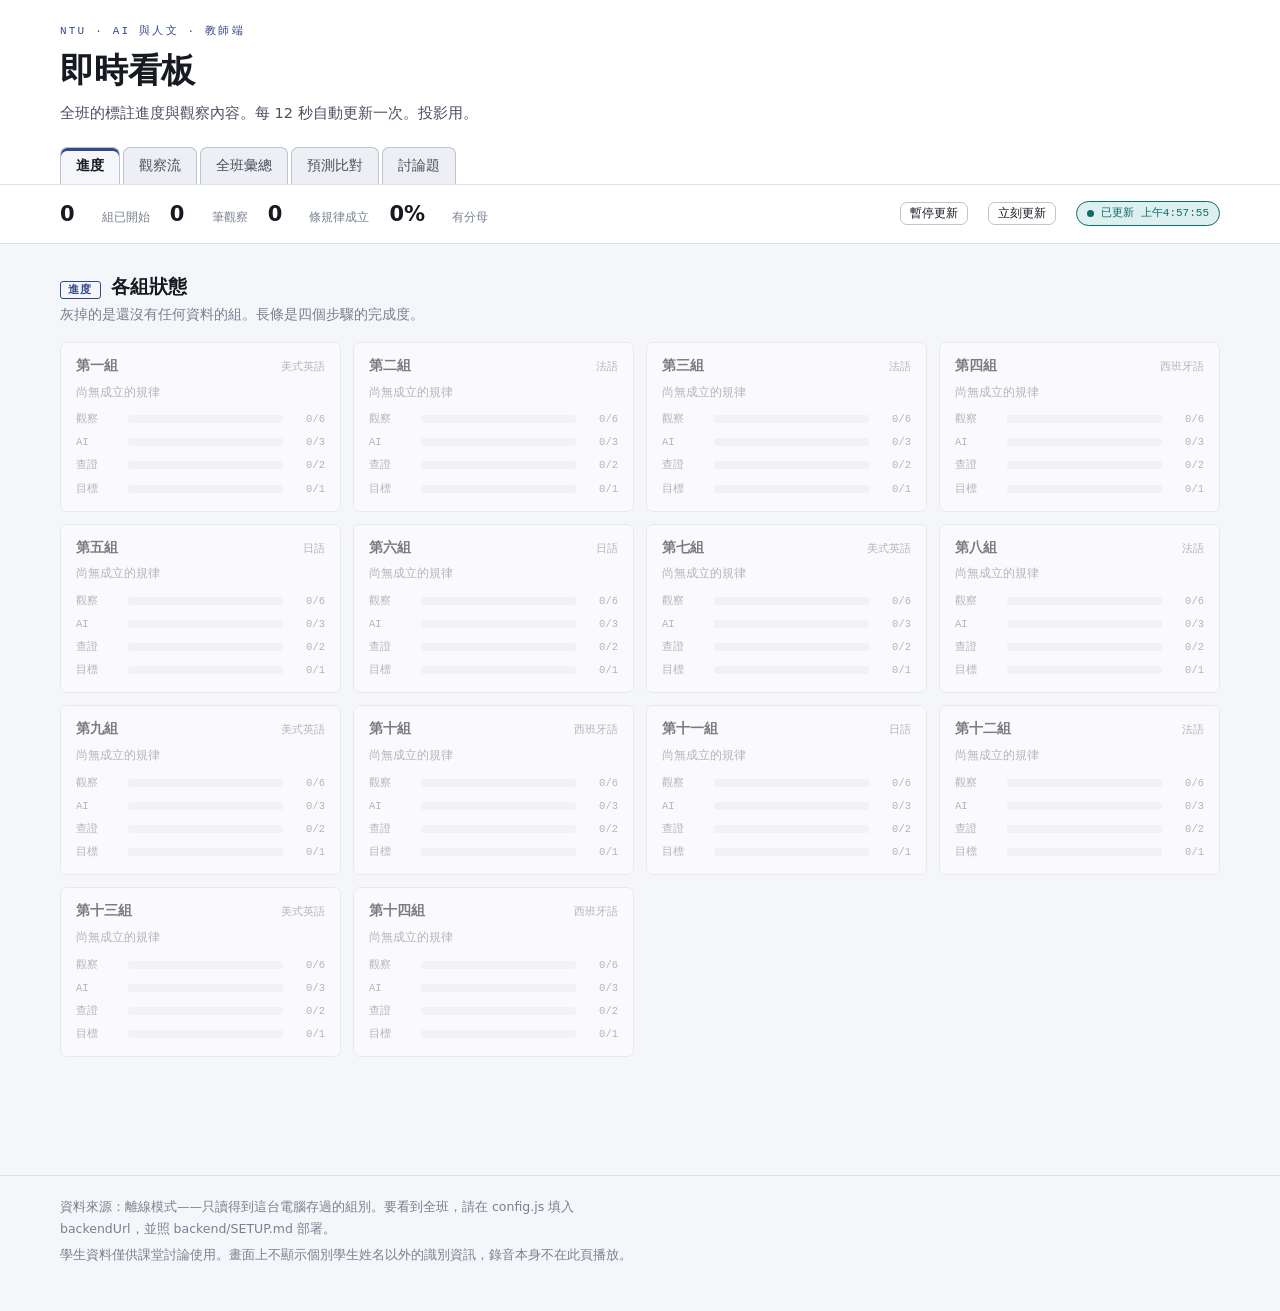
==== v2/live.html @ a2b4aaf2 "Prepare v2 publication with gated audio manifests" ====
<!doctype html>
<html lang="zh-Hant">
<head>
<meta charset="utf-8">
<meta name="viewport" content="width=device-width,initial-scale=1,viewport-fit=cover">
<title>即時看板</title>
<link rel="stylesheet" href="assets/base.css">
<style>
  .big{font-size:15px}
  .flash{animation:fl 1.2s ease-out}
  @keyframes fl{0%{background:var(--indigo-soft)}100%{background:transparent}}
  .feed{display:flex;flex-direction:column;gap:7px;max-height:440px;overflow:auto}
  .fitem{border:1px solid var(--rule);border-radius:var(--r);background:var(--surface);padding:8px 12px;font-size:12.5px}
  .fitem .fh{display:flex;gap:9px;align-items:baseline;flex-wrap:wrap;margin-bottom:2px}
  .fitem .fg{font-weight:700}
  .fitem .ft{font-family:var(--m);font-size:11px;color:var(--ink-3)}
</style>
</head>
<body>

<header class="mast"><div class="wrap">
  <div class="kicker">NTU · AI 與人文 · 教師端</div>
  <h1 class="t">即時看板</h1>
  <p class="sub">全班的標註進度與觀察內容。每 <span id="poll-s">12</span> 秒自動更新一次。投影用。</p>
  <nav class="rail" role="tablist">
    <button role="tab" id="tab-p" aria-controls="p-p" aria-selected="true">進度</button>
    <button role="tab" id="tab-f" aria-controls="p-f" aria-selected="false">觀察流</button>
    <button role="tab" id="tab-a" aria-controls="p-a" aria-selected="false">全班彙總</button>
    <button role="tab" id="tab-c" aria-controls="p-c" aria-selected="false">預測比對</button>
    <button role="tab" id="tab-d" aria-controls="p-d" aria-selected="false">討論題</button>
  </nav>
</div></header>

<div class="gbar"><div class="wrap">
  <span class="statline"><b id="s-groups">0</b>&nbsp;組已開始</span>
  <span class="statline"><b id="s-recs">0</b>&nbsp;筆觀察</span>
  <span class="statline"><b id="s-rules">0</b>&nbsp;條規律成立</span>
  <span class="statline"><b id="s-denom">0%</b>&nbsp;有分母</span>
  <span style="flex:1"></span>
  <button class="act tiny" id="btn-pause">暫停更新</button>
  <button class="act tiny" id="btn-now">立刻更新</button>
  <span class="conn" id="conn"><i></i><span id="conn-t">載入中</span></span>
</div></div>

<main class="wrap">

<section role="tabpanel" id="p-p" aria-labelledby="tab-p" class="on">
  <div class="block"><h2><span class="tag">進度</span>各組狀態</h2>
    <p>灰掉的是還沒有任何資料的組。長條是四個步驟的完成度。</p>
    <div class="livegrid" id="groups"></div></div>
</section>

<section role="tabpanel" id="p-f" aria-labelledby="tab-f">
  <div class="block"><h2><span class="tag">流</span>最新觀察</h2>
    <p>最新的在最上面。可以直接點名討論。</p>
    <div class="feed" id="feed"></div></div>
</section>

<section role="tabpanel" id="p-a" aria-labelledby="tab-a">
  <div class="block"><h2><span class="tag">彙總</span>全班標了什麼</h2>
    <p>依現象標籤統計。括號裡是「幾組標到」。</p>
    <div class="tscroll"><table><thead><tr><th>現象</th><th>面向</th><th class="mono">次數</th>
      <th class="mono">組數</th><th class="mono">說話人</th><th>A／B／C</th></tr></thead>
      <tbody id="agg-rows"></tbody></table></div></div>
  <div class="block"><h2><span class="tag">母語</span>依母語分</h2>
    <div class="livegrid" id="byl1"></div></div>
</section>

<section role="tabpanel" id="p-c" aria-labelledby="tab-c">
  <div class="block"><h2><span class="tag">比對</span>預測 vs 全班觀察</h2>
    <p>灰條是糾音工作台的預測強度（序位），藍條是全班實際標到的。橘條是文獻基準線。</p>
    <div class="formgrid g2" style="margin-bottom:16px">
      <div><label class="fld" for="cmp-l1">母語</label><select class="inp" id="cmp-l1"></select></div>
    </div>
    <div class="panel"><div class="panel-bd" id="cmp-out"><p class="muted">等資料進來…</p></div></div>
    <div class="note" style="margin-top:14px" id="cmp-agree"></div></div>
</section>

<section role="tabpanel" id="p-d" aria-labelledby="tab-d">
  <div class="block"><h2><span class="tag">討論</span>現在可以問全班的問題</h2>
    <p>這些題目會隨著資料進來而改變——有資料才會出現。</p>
    <div class="steps" id="questions"></div></div>
</section>

</main>

<footer><div class="wrap">
  <p>資料來源：<span id="src-note">—</span></p>
  <p>學生資料僅供課堂討論使用。畫面上不顯示個別學生姓名以外的識別資訊，錄音本身不在此頁播放。</p>
</div></footer>

<script src="config.js"></script>
<script src="assets/md.js"></script>
<script src="assets/data.js"></script>
<script src="assets/store.js"></script>
<script src="assets/compare.js"></script>
<script src="assets/viz.js"></script>
<script>
(function(){
"use strict";
var $=function(s,r){return (r||document).querySelector(s);},
    $$=function(s,r){return Array.prototype.slice.call((r||document).querySelectorAll(s));};
var esc=MD.esc;
var CFG=window.HPL_CONFIG||{};
var D=null, timer=null, paused=false, lastFlat=[], seen={};

$$("nav.rail button").forEach(function(b){b.addEventListener("click",function(){
  $$("nav.rail button").forEach(function(o){o.setAttribute("aria-selected",String(o===b));});
  $$("section[role=tabpanel]").forEach(function(p){p.classList.toggle("on",p.id===b.getAttribute("aria-controls"));});
});});

function pct(a,b){return b?Math.round(a/b*100):0;}

function tick(){
  if(paused)return;
  HPLStore.classSummary().then(function(cd){
    render(cd);
    $("#conn").className="conn on"; $("#conn-t").textContent="已更新 "+new Date().toLocaleTimeString("zh-TW");
    $("#src-note").textContent=cd.local
      ? "離線模式——只讀得到這台電腦存過的組別。要看到全班，請在 config.js 填入 backendUrl，並照 backend/SETUP.md 部署。"
      : "Google 試算表（班級代號 "+(CFG.classId||"default")+"）";
  }).catch(function(e){
    $("#conn").className="conn off"; $("#conn-t").textContent="抓不到資料";
    $("#src-note").textContent=String(e.message||e);
  });
}

function render(cd){
  var flat=HPLCompare.flatten(cd,D);
  lastFlat=flat;
  var byGroup={};
  (cd.groups||[]).forEach(function(g){
    var meta=D.groups.filter(function(x){return x.id===g.groupId||x.n===g.groupId;})[0];
    byGroup[meta?meta.n:g.groupId]={
      name:meta?meta.n:g.groupId, l1:meta?meta.l1:"",
      recs:(g.data&&g.data.records)||[], ai:(g.data&&g.data.ai)||[],
      src:(g.data&&g.data.src)||[], meta:g.meta||{}
    };
  });

  /* 進度卡 */
  var th=CFG.ruleThreshold||{speakers:2,total:3};
  var totalRules=0, withDenom=0;
  var cards=D.groups.map(function(g){
    var G=byGroup[g.n]||{recs:[],ai:[],src:[],meta:{}};
    var rules=countRules(G.recs,th);
    totalRules+=rules;
    withDenom+=G.recs.filter(function(r){return r.denom;}).length;
    var cold=!G.recs.length&&!G.ai.length&&!G.src.length;
    var bars=[["觀察",G.recs.length,6],["AI",G.ai.length,3],["查證",G.src.length,2],
      ["目標",G.meta.tRule?1:0,1]];
    return '<div class="gcard'+(cold?" cold":"")+'"><h4>'+esc(g.n)+"<span>"+esc(g.l1)+"</span></h4>"+
      '<div class="muted mini">'+(rules?(rules+" 條規律成立"):"尚無成立的規律")+"</div>"+
      '<div class="bars">'+bars.map(function(b){
        return '<div class="gbarrow"><span class="k">'+b[0]+'</span><span class="t"><i style="width:'+
          Math.min(100,pct(b[1],b[2]))+'%"></i></span><span class="v">'+b[1]+"/"+b[2]+"</span></div>";}).join("")+
      "</div></div>";
  }).join("");
  $("#groups").innerHTML=cards;

  var started=Object.keys(byGroup).filter(function(k){return byGroup[k].recs.length;}).length;
  $("#s-groups").textContent=started;
  $("#s-recs").textContent=flat.length;
  $("#s-rules").textContent=totalRules;
  $("#s-denom").textContent=pct(withDenom,flat.length)+"%";

  /* 觀察流 */
  var sorted=flat.slice().sort(function(a,b){return String(b.at).localeCompare(String(a.at));}).slice(0,60);
  $("#feed").innerHTML=sorted.map(function(r){
    var isNew=!seen[r.id]; seen[r.id]=true;
    return '<div class="fitem'+(isNew?" flash":"")+'"><div class="fh">'+
      '<span class="fg">'+esc(r.group||"")+"</span>"+
      '<span class="chip n">'+esc(r.l1||"")+"</span>"+
      '<span class="ft">'+esc(r.spk||"")+" "+esc(r.tc||"")+"</span>"+
      '<span class="chip '+(r.tri==="?"?"n":esc(r.tri||"n"))+'">'+esc(r.tri||"?")+"</span>"+
      "</div><div>"+esc(r.lv||"")+" · <strong>"+esc(r.tag||"")+"</strong>　"+esc(r.word||"")+
      (r.denom?'　<span class="ft">分母 '+esc(r.denom)+"</span>":"")+"</div>"+
      (r.desc?'<div class="muted mini">'+esc(r.desc)+"</div>":"")+"</div>";
  }).join("")||'<p class="muted">還沒有觀察進來。</p>';

  /* 彙總 */
  var byTag={};
  flat.forEach(function(r){
    if(!r.tag)return;
    var b=byTag[r.tag]||(byTag[r.tag]={lv:r.lv,n:0,g:{},s:{},tri:{}});
    b.n++; if(r.group)b.g[r.group]=1; if(r.spkId)b.s[r.spkId]=1;
    if(r.tri)b.tri[r.tri]=(b.tri[r.tri]||0)+1;
  });
  $("#agg-rows").innerHTML=Object.keys(byTag).sort(function(a,b){return byTag[b].n-byTag[a].n;})
    .map(function(k){
      var b=byTag[k];
      return "<tr><td><strong>"+esc(k)+"</strong></td><td>"+esc(b.lv)+'</td><td class="mono">'+b.n+
        '</td><td class="mono">'+Object.keys(b.g).length+'</td><td class="mono">'+Object.keys(b.s).length+
        "</td><td>"+["A","B","C"].map(function(t){
          return b.tri[t]?'<span class="chip '+t+'">'+t+" "+b.tri[t]+"</span> ":"";}).join("")+"</td></tr>";
    }).join("")||'<tr><td colspan="6" class="muted">還沒有資料。</td></tr>';

  /* 依母語 */
  var agg=HPLCompare.aggregate(flat,D);
  $("#byl1").innerHTML=D.l1s.map(function(l1){
    var A=agg[l1];
    if(!A)return '<div class="gcard cold"><h4>'+esc(l1)+"<span>0 筆</span></h4></div>";
    var keys=Object.keys(A.keys).sort(function(a,b){return A.keys[b].hits-A.keys[a].hits;}).slice(0,6);
    var max=keys.length?A.keys[keys[0]].hits:1;
    return '<div class="gcard"><h4>'+esc(l1)+"<span>"+A.records+" 筆 · "+A.speakerCount+" 位說話人</span></h4>"+
      '<div class="bars">'+keys.map(function(k){
        return '<div class="gbarrow"><span class="k">'+esc((D.keyName[k]||k).slice(0,6))+
          '</span><span class="t"><i style="width:'+pct(A.keys[k].hits,max)+'%"></i></span>'+
          '<span class="v">'+A.keys[k].hits+"</span></div>";}).join("")+"</div></div>";
  }).join("");

  /* 比對 */
  var l1=$("#cmp-l1").value||D.l1s[0];
  var res=HPLCompare.compare(D,agg,l1);
  $("#cmp-out").innerHTML=res.rows.length?HPLViz.compareBars(res)
    :'<p class="muted">'+esc(l1)+" 還沒有可比對的資料。</p>";
  var a=res.agreement;
  $("#cmp-agree").innerHTML="<strong>"+esc(l1)+" 的排序一致度：</strong>"+
    (a.rho==null?("尚未計算——"+esc(a.why)+"。"):("Spearman ρ = "+a.rho.toFixed(2)+"（n = "+a.n+"）"))+
    "　<span class=\"muted\">只說明排序像不像，不說明預測對不對。</span>";

  /* 討論題 */
  renderQuestions(flat,byGroup,agg);
}

function countRules(recs,th){
  var by={};
  (recs||[]).forEach(function(r){
    var k=r.lv+"｜"+r.tag;
    var b=by[k]||(by[k]={s:{},n:0}); b.s[r.spk]=1; b.n++;
  });
  return Object.keys(by).filter(function(k){
    return Object.keys(by[k].s).length>=th.speakers&&by[k].n>=th.total;}).length;
}

function renderQuestions(flat,byGroup,agg){
  var qs=[];

  /* 跨組信度：共用說話人的組別標得一不一樣 */
  var shared={};
  Object.keys(D.speakerMap).forEach(function(spk){
    var gs=D.speakerMap[spk].gs;
    if(gs.length<2)return;
    var tagsBy={};
    gs.forEach(function(gn){
      var G=byGroup[gn]; if(!G)return;
      tagsBy[gn]={};
      G.recs.filter(function(r){return r.spkId===spk;}).forEach(function(r){tagsBy[gn][r.tag]=1;});
    });
    var names=Object.keys(tagsBy).filter(function(n){return Object.keys(tagsBy[n]).length;});
    if(names.length>=2){
      var all={}, common={};
      names.forEach(function(n){Object.keys(tagsBy[n]).forEach(function(t){all[t]=(all[t]||0)+1;});});
      Object.keys(all).forEach(function(t){if(all[t]===names.length)common[t]=1;});
      shared[spk]={names:names,total:Object.keys(all).length,common:Object.keys(common).length};
    }
  });
  Object.keys(shared).forEach(function(spk){
    var s=shared[spk];
    qs.push(["跨組信度：說話人 "+spk,
      s.names.join("、")+" 拿到同一份錄音，一共標出 "+s.total+" 種現象，其中只有 "+s.common+
      " 種是大家都標到的。一致率 "+pct(s.common,s.total)+"%。"+
      "問全班：不一致的那些，是誰聽錯了，還是兩邊在講同一件事但用了不同標籤？"]);
  });

  /* 分母 */
  var wd=flat.filter(function(r){return r.denom;}).length;
  if(flat.length&&pct(wd,flat.length)<50){
    qs.push(["分母只有 "+pct(wd,flat.length)+"%",
      "超過一半的觀察沒有記錄分母。問全班：沒有分母的情況下，你要怎麼說服讀者這是「規律」而不是「我們剛好注意到」？"]);
  }

  /* A/B/C 判準 */
  var tri={A:0,B:0,C:0,"?":0};
  flat.forEach(function(r){tri[r.tri||"?"]=(tri[r.tri||"?"]||0)+1;});
  if(tri["?"]>flat.length*0.4&&flat.length>10){
    qs.push(["待判定還有 "+tri["?"]+" 筆",
      "四成以上的觀察還沒分類。問全班：判不出 A／B／C 的那些，是因為證據不夠，還是因為判準本身講不清楚？"]);
  }
  if(tri.C===0&&flat.length>15){
    qs.push(["沒有人標出 C 類",
      "全班沒有任何一筆被判為「僅口音特徵」。這不太可能。問全班：你們是真的沒聽到，還是把所有聽起來不一樣的地方都當成問題了？"]);
  }

  /* 預測落空／之外 */
  D.l1s.forEach(function(l1){
    if(!agg[l1])return;
    var res=HPLCompare.compare(D,agg,l1);
    var miss=res.rows.filter(function(r){return r.verdict==="miss";});
    var extra=res.rows.filter(function(r){return r.verdict==="extra";});
    if(extra.length){
      qs.push([l1+"：預測之外有 "+extra.length+" 項",
        extra.map(function(r){return r.name;}).join("、")+
        "——工作台沒預測到，學生卻標到了。問全班：這是母語負遷移之外的什麼？教材誘發的嗎？"]);
    }
    if(miss.length>=2){
      qs.push([l1+"：預測落空有 "+miss.length+" 項",
        miss.map(function(r){return r.name;}).join("、")+
        "——工作台預測會出現，語料裡卻沒有。問全班：是真的沒出現，還是這些音在你們的語料裡根本沒有出現的機會？"]);
    }
  });

  $("#questions").innerHTML=qs.length?qs.map(function(q,i){
    return '<div class="stepc"><div class="no">'+(i+1)+'</div><div><h4>'+esc(q[0])+
      "</h4><p>"+esc(q[1])+"</p></div></div>";}).join("")
    :'<p class="muted">等資料多一點再回來。討論題會隨著學生的標註自動出現。</p>';
}

$("#btn-pause").addEventListener("click",function(){
  paused=!paused;
  $("#btn-pause").textContent=paused?"恢復更新":"暫停更新";
});
$("#btn-now").addEventListener("click",function(){var p=paused;paused=false;tick();paused=p;});
$("#cmp-l1").addEventListener("change",function(){var p=paused;paused=false;tick();paused=p;});

/* 啟動 */
HPLData.load().then(function(data){
  D=data;
  $("#cmp-l1").innerHTML=D.l1s.map(function(x){return "<option>"+esc(x)+"</option>";}).join("");
  $("#poll-s").textContent=Math.round((CFG.pollMs||12000)/1000);
  return HPLStore.init();
}).then(function(){
  tick();
  timer=setInterval(tick,Math.max(5000,CFG.pollMs||12000));
}).catch(function(e){
  document.body.insertAdjacentHTML("afterbegin",
    '<div class="wrap" style="padding-block:40px"><div class="note stop"><strong>載不進教材內容。</strong><br>'+
    esc(e.message||e)+"<br><br>請用靜態伺服器開啟，或發布到 GitHub Pages。</div></div>");
});
})();
</script>
</body>
</html>
---- v2/assets/base.css ----
/* ═══════════════════════════════════════════════════════════
   base.css —— 三個頁面共用的樣式
   改配色只要改下面 :root 三個區塊（淺色 / 系統深色 / 手動深色），
   三處要一起改。
   ═══════════════════════════════════════════════════════════ */
:root{
  --paper:#F5F6F9; --surface:#FFFFFF; --surface-2:#EDEFF4; --surface-3:#E1E5EE;
  --ink:#161A21; --ink-2:#49505E; --ink-3:#78808F;
  --rule:#DBDFE8; --rule-strong:#BCC3D1;
  --indigo:#33478F; --indigo-ink:#25336B; --indigo-soft:#E7EAF6; --on-indigo:#FFFFFF;
  --crimson:#AE3346; --crimson-soft:#FAE6E9;
  --ochre:#8A6210; --ochre-soft:#F6EEDB;
  --teal:#0E6C68; --teal-soft:#DDEFEE;
  --shadow:0 1px 2px rgba(22,26,33,.05), 0 10px 28px -20px rgba(22,26,33,.35);
  --r:7px;
  --f:"Noto Sans TC","PingFang TC","Microsoft JhengHei",system-ui,sans-serif;
  --m:"JetBrains Mono","SFMono-Regular",Menlo,Consolas,monospace;
}
@media (prefers-color-scheme:dark){:root:not([data-theme="light"]){
  --paper:#111318; --surface:#191C23; --surface-2:#21252D; --surface-3:#2A2F39;
  --ink:#E6E9EE; --ink-2:#A9B0BE; --ink-3:#7B8393;
  --rule:#2D323C; --rule-strong:#424956;
  --indigo:#8DA0E3; --indigo-ink:#B0BEF0; --indigo-soft:#1D2340; --on-indigo:#0F1320;
  --crimson:#E68A98; --crimson-soft:#381E24;
  --ochre:#D6AC5C; --ochre-soft:#312813;
  --teal:#5EBBB4; --teal-soft:#10302E;
  --shadow:0 1px 2px rgba(0,0,0,.45), 0 10px 28px -20px rgba(0,0,0,.9);
}}
:root[data-theme="dark"]{
  --paper:#111318; --surface:#191C23; --surface-2:#21252D; --surface-3:#2A2F39;
  --ink:#E6E9EE; --ink-2:#A9B0BE; --ink-3:#7B8393;
  --rule:#2D323C; --rule-strong:#424956;
  --indigo:#8DA0E3; --indigo-ink:#B0BEF0; --indigo-soft:#1D2340; --on-indigo:#0F1320;
  --crimson:#E68A98; --crimson-soft:#381E24;
  --ochre:#D6AC5C; --ochre-soft:#312813;
  --teal:#5EBBB4; --teal-soft:#10302E;
  --shadow:0 1px 2px rgba(0,0,0,.45), 0 10px 28px -20px rgba(0,0,0,.9);
}
*{box-sizing:border-box}
body{margin:0;background:var(--paper);color:var(--ink);font-family:var(--f);font-size:15px;line-height:1.72;
  -webkit-font-smoothing:antialiased}
h1,h2,h3,h4,h5{margin:0;font-weight:900;letter-spacing:-.005em;line-height:1.35;text-wrap:balance}
a{color:var(--indigo-ink)}
img{max-width:100%}
[hidden]{display:none!important}
:focus-visible{outline:2px solid var(--indigo);outline-offset:2px;border-radius:3px}
@media (prefers-reduced-motion:reduce){*{transition:none!important;animation:none!important}}
.wrap{max-width:1200px;margin:0 auto;padding-inline:20px}

/* ── 頁首 ───────────────────────────────── */
header.mast{background:var(--surface);border-bottom:1px solid var(--rule)}
header.mast .wrap{padding-block:22px 0}
.kicker{font-family:var(--m);font-size:11px;letter-spacing:.2em;text-transform:uppercase;color:var(--indigo);font-weight:500}
h1.t{font-size:clamp(24px,4vw,34px);margin:7px 0}
.sub{color:var(--ink-2);font-size:14.5px;max-width:64ch;margin:0}
.principle{margin-top:14px;display:inline-flex;align-items:center;gap:9px;font-size:13px;
  background:var(--teal-soft);color:var(--teal);border:1px solid var(--teal);border-radius:99px;padding:4px 14px;font-weight:700}

/* ── 分頁 ───────────────────────────────── */
nav.rail{display:flex;gap:3px;margin-top:20px;overflow-x:auto;scrollbar-width:none}
nav.rail::-webkit-scrollbar{display:none}
nav.rail button{appearance:none;cursor:pointer;font-family:var(--f);white-space:nowrap;
  border:1px solid var(--rule-strong);border-bottom:none;background:var(--surface-2);color:var(--ink-2);
  padding:9px 15px;border-radius:var(--r) var(--r) 0 0;font-size:13.5px;font-weight:500;position:relative;top:1px;
  display:flex;align-items:center;gap:8px}
nav.rail button .n{font-family:var(--m);font-size:11px;font-weight:700;color:var(--ink-3)}
nav.rail button .dot{width:7px;height:7px;border-radius:99px;background:var(--rule-strong);flex:none}
nav.rail button .dot.done{background:var(--teal)}
nav.rail button[aria-selected="true"]{background:var(--paper);color:var(--ink);font-weight:700;
  border-bottom:1px solid var(--paper);box-shadow:inset 0 3px 0 var(--indigo)}
nav.rail button[aria-selected="true"] .n{color:var(--indigo)}

/* ── 狀態列 ─────────────────────────────── */
.gbar{position:sticky;top:0;z-index:20;background:var(--surface);border-bottom:1px solid var(--rule)}
.gbar .wrap{display:flex;flex-wrap:wrap;gap:10px 20px;align-items:center;padding-block:11px}
.gbar select{font-family:var(--f);font-size:13.5px;font-weight:700;color:var(--ink);background:var(--surface);
  border:1px solid var(--rule-strong);border-radius:var(--r);padding:6px 10px}
.gfiles{display:flex;flex-wrap:wrap;gap:8px;font-family:var(--m);font-size:11.5px}
.gfile{border:1px solid var(--rule);border-radius:var(--r);padding:3px 9px;background:var(--surface-2);
  display:inline-flex;gap:8px;align-items:baseline}
.gfile b{color:var(--indigo);font-weight:700}
.gfile span{color:var(--ink-3)}
.gnote{font-size:11.5px;color:var(--ink-3);font-family:var(--m)}

/* 連線狀態 */
.conn{display:inline-flex;align-items:center;gap:7px;font-family:var(--m);font-size:11px;
  border:1px solid var(--rule-strong);border-radius:99px;padding:2px 10px;color:var(--ink-3);background:var(--surface-2)}
.conn i{width:7px;height:7px;border-radius:99px;background:var(--rule-strong);display:block;flex:none}
.conn.on{color:var(--teal);border-color:var(--teal);background:var(--teal-soft)}
.conn.on i{background:var(--teal)}
.conn.off{color:var(--ochre);border-color:var(--ochre);background:var(--ochre-soft)}
.conn.off i{background:var(--ochre)}

main{padding-block:30px 80px}
section[role=tabpanel]{display:none}
section[role=tabpanel].on{display:block}
.lede{max-width:68ch;color:var(--ink-2);font-size:14.5px;margin:0 0 26px}
.block{margin-bottom:38px}
.block>h2{font-size:19px;display:flex;align-items:baseline;gap:10px}
.block>h2 .tag{font-family:var(--m);font-size:10.5px;letter-spacing:.14em;color:var(--indigo);font-weight:700;
  border:1px solid var(--indigo);padding:1px 7px;border-radius:3px;flex:none}
.block>h2+p{color:var(--ink-3);font-size:13.5px;margin:4px 0 15px;max-width:66ch}

.panel{background:var(--surface);border:1px solid var(--rule);border-radius:var(--r);box-shadow:var(--shadow)}
.panel-hd{padding:11px 16px;border-bottom:1px solid var(--rule);background:var(--surface-2);
  border-radius:var(--r) var(--r) 0 0;display:flex;flex-wrap:wrap;gap:10px;align-items:center;justify-content:space-between}
.panel-hd h3{font-size:14.5px}
.panel-bd{padding:16px}

button.act{appearance:none;font-family:var(--f);font-size:13px;font-weight:500;cursor:pointer;
  border:1px solid var(--rule-strong);background:var(--surface);color:var(--ink);padding:7px 13px;border-radius:var(--r)}
button.act:hover:not(:disabled){background:var(--surface-2)}
button.act:disabled{opacity:.45;cursor:not-allowed}
button.act.primary{background:var(--indigo);border-color:var(--indigo);color:var(--on-indigo);font-weight:700}
button.act.primary:hover:not(:disabled){filter:brightness(1.08)}
button.act.tiny{padding:3px 9px;font-size:11.5px}
.rowbtns{display:flex;flex-wrap:wrap;gap:8px;align-items:center}

label.fld{display:block;font-size:10.5px;letter-spacing:.13em;text-transform:uppercase;color:var(--ink-3);
  font-family:var(--m);font-weight:500;margin-bottom:5px}
input[type=text],input[type=number],select.inp,textarea{width:100%;font-family:var(--f);font-size:13.5px;color:var(--ink);
  background:var(--surface);border:1px solid var(--rule-strong);border-radius:var(--r);padding:7px 10px}
input.mono{font-family:var(--m)}
textarea{line-height:1.7;resize:vertical}
.formgrid{display:grid;gap:12px}
.g2{grid-template-columns:repeat(auto-fit,minmax(190px,1fr))}
.g3{grid-template-columns:repeat(auto-fit,minmax(150px,1fr))}

.tscroll,.tw{overflow-x:auto;border:1px solid var(--rule);border-radius:var(--r);background:var(--surface)}
table{border-collapse:collapse;width:100%;font-size:13px;min-width:560px}
th,td{text-align:start;padding:8px 11px;border-bottom:1px solid var(--rule);vertical-align:top}
thead th{background:var(--surface-2);font-size:11px;letter-spacing:.07em;color:var(--ink-2);font-weight:700;white-space:nowrap}
tbody tr:last-child td{border-bottom:none}
td.mono,th.mono{font-family:var(--m);font-variant-numeric:tabular-nums;white-space:nowrap}

.chip{display:inline-block;font-family:var(--m);font-size:10.5px;font-weight:700;padding:1px 7px;border-radius:99px;
  border:1px solid;white-space:nowrap}
.chip.A{color:var(--crimson);border-color:var(--crimson);background:var(--crimson-soft)}
.chip.B{color:var(--ochre);border-color:var(--ochre);background:var(--ochre-soft)}
.chip.C{color:var(--teal);border-color:var(--teal);background:var(--teal-soft)}
.chip.n{color:var(--ink-3);border-color:var(--rule-strong);background:var(--surface-2)}
.chip.i{color:var(--indigo);border-color:var(--indigo);background:var(--indigo-soft)}

.note{border-inline-start:3px solid var(--indigo);background:var(--indigo-soft);padding:11px 15px;
  border-radius:0 var(--r) var(--r) 0;font-size:13px;color:var(--ink-2)}
.note strong{color:var(--ink)}
.note.warn{border-color:var(--ochre);background:var(--ochre-soft)}
.note.good{border-color:var(--teal);background:var(--teal-soft)}
.note.stop{border-color:var(--crimson);background:var(--crimson-soft)}
.note+.note{margin-top:10px}
.muted{color:var(--ink-3);font-size:12.5px}
.mini{font-size:11.5px;margin:5px 0 0}

.triage{display:grid;grid-template-columns:repeat(auto-fit,minmax(230px,1fr));gap:12px}
.tri{border:1px solid var(--rule);border-radius:var(--r);padding:13px 15px;background:var(--surface)}
.tri h5{font-size:13.5px;display:flex;align-items:center;gap:8px;margin-bottom:5px}
.tri p{margin:0;font-size:12.5px;color:var(--ink-2)}
.tri.A{border-inline-start:4px solid var(--crimson)}
.tri.B{border-inline-start:4px solid var(--ochre)}
.tri.C{border-inline-start:4px solid var(--teal)}

.mtx td.cell{text-align:center;font-family:var(--m);font-size:12px;width:52px}
.mtx td.cell b{display:inline-block;min-width:22px;padding:1px 0;border-radius:3px}
.mtx td.cell b.hit{background:var(--indigo-soft);color:var(--indigo-ink);font-weight:700}
.mtx td.cell b.no{color:var(--ink-3);font-weight:400}
tr.isrule td{background:var(--indigo-soft)}
tr.isrule td:first-child{box-shadow:inset 3px 0 0 var(--indigo)}

.steps{display:flex;flex-direction:column;gap:11px}
.stepc{display:grid;grid-template-columns:34px minmax(0,1fr);gap:14px;align-items:start;
  border:1px solid var(--rule);border-radius:var(--r);padding:14px 16px;background:var(--surface)}
.stepc .no{font-family:var(--m);font-weight:700;font-size:13px;color:var(--on-indigo);background:var(--indigo);
  width:26px;height:26px;border-radius:99px;display:grid;place-items:center;margin-top:2px}
.stepc h4{font-size:14.5px;margin-bottom:3px}
.stepc p{margin:0;font-size:13px;color:var(--ink-2)}

.roles{display:grid;grid-template-columns:repeat(auto-fit,minmax(215px,1fr));gap:12px}
.role{border:1px solid var(--rule);border-radius:var(--r);padding:13px 15px;background:var(--surface)}
.role h5{font-size:13.5px;margin-bottom:4px}
.role .who{font-family:var(--m);font-size:11px;color:var(--ink-3);letter-spacing:.1em;text-transform:uppercase;margin-bottom:7px}
.role p{margin:0 0 9px;font-size:12.5px;color:var(--ink-2)}

.reclist{display:flex;flex-direction:column;gap:10px}
.rec{border:1px solid var(--rule);border-radius:var(--r);background:var(--surface);padding:13px 15px}
.rec .rh{display:flex;flex-wrap:wrap;gap:8px;align-items:center;justify-content:space-between;margin-bottom:6px}
.rec .rh .id{font-family:var(--m);font-size:11.5px;color:var(--ink-3)}
.rec dl{margin:0;display:grid;grid-template-columns:auto minmax(0,1fr);gap:3px 12px;font-size:13px}
.rec dt{font-family:var(--m);font-size:10.5px;letter-spacing:.1em;text-transform:uppercase;color:var(--ink-3);
  padding-top:4px;white-space:nowrap}
.rec dd{margin:0;color:var(--ink-2);white-space:pre-wrap}

.exportbox{white-space:pre-wrap;font-size:12.5px;line-height:1.8;max-height:420px;overflow:auto;
  border:1px solid var(--rule);border-radius:var(--r);background:var(--surface);padding:16px 18px;font-family:var(--f)}
.plan{white-space:pre-wrap;font-size:13.5px;line-height:1.85}

.toast{position:fixed;inset-block-end:20px;inset-inline-start:50%;transform:translateX(-50%);
  background:var(--ink);color:var(--paper);font-size:13px;padding:9px 18px;border-radius:99px;box-shadow:var(--shadow);z-index:60}
footer{border-top:1px solid var(--rule);padding-block:20px 40px;color:var(--ink-3);font-size:12.5px}
footer p{margin:0 0 5px;max-width:74ch}

/* ── 播放器 ─────────────────────────────── */
.players{display:grid;gap:10px}
.player{border:1px solid var(--rule);border-radius:var(--r);background:var(--surface);padding:11px 13px}
.player .ph{display:flex;flex-wrap:wrap;gap:9px;align-items:center;margin-bottom:8px}
.player .ph b{font-family:var(--m);font-size:12px;color:var(--indigo);background:var(--indigo-soft);
  border:1px solid var(--indigo);border-radius:4px;padding:1px 7px;font-weight:700}
.player .ph .fn{font-family:var(--m);font-size:12px;color:var(--ink-2)}
.player .ph .du{font-family:var(--m);font-size:11.5px;color:var(--ink-3)}
.player .ph .sp{flex:1;min-width:0}
.player audio{width:100%;height:36px;display:block}
.srcbadge{font-family:var(--m);font-size:10.5px;border:1px solid var(--rule-strong);border-radius:99px;padding:1px 8px}
.srcbadge.ok{color:var(--teal);border-color:var(--teal);background:var(--teal-soft)}
.srcbadge.warn{color:var(--ochre);border-color:var(--ochre);background:var(--ochre-soft)}
.srcbadge.bad{color:var(--crimson);border-color:var(--crimson);background:var(--crimson-soft)}
.dframe{width:100%;height:66px;border:0;border-radius:var(--r);background:var(--surface-2)}
.passbar input[type=password]{font-family:var(--m);font-size:13.5px;color:var(--ink);background:var(--surface);
  border:1px solid var(--rule-strong);border-radius:var(--r);padding:7px 10px}

/* ── Markdown 內容區 ────────────────────── */
.prose{font-size:14px;color:var(--ink-2);max-width:78ch}
.prose h2{font-size:18px;color:var(--ink);margin:30px 0 10px;padding-top:14px;border-top:1px solid var(--rule)}
.prose h2:first-child{border-top:none;padding-top:0;margin-top:0}
.prose h3{font-size:15px;color:var(--ink);margin:22px 0 7px}
.prose h4{font-size:13.5px;color:var(--ink);margin:16px 0 5px}
.prose p{margin:0 0 11px}
.prose ul,.prose ol{margin:0 0 12px;padding-inline-start:22px}
.prose li{margin-bottom:5px}
.prose code{font-family:var(--m);font-size:12px;background:var(--surface-2);border:1px solid var(--rule);
  border-radius:4px;padding:0 4px}
.prose pre{background:var(--surface-2);border:1px solid var(--rule);border-radius:var(--r);padding:12px 14px;overflow:auto}
.prose pre code{border:none;background:none;padding:0}
.prose blockquote{margin:0 0 12px;border-inline-start:3px solid var(--indigo);background:var(--indigo-soft);
  padding:10px 15px;border-radius:0 var(--r) var(--r) 0}
.prose .tw{margin:0 0 14px;max-width:100%}
.prose table{min-width:520px}
.prose hr{border:none;border-top:1px solid var(--rule);margin:26px 0}
.prose strong{color:var(--ink)}

/* ── 證據等級 ───────────────────────────── */
.ev{display:inline-block;font-family:var(--m);font-size:10.5px;font-weight:700;width:18px;text-align:center;
  border-radius:3px;border:1px solid}
.ev.j{color:var(--teal);border-color:var(--teal);background:var(--teal-soft)}
.ev.y{color:var(--indigo);border-color:var(--indigo);background:var(--indigo-soft)}
.ev.b{color:var(--ochre);border-color:var(--ochre);background:var(--ochre-soft)}
.ev.d{color:var(--crimson);border-color:var(--crimson);background:var(--crimson-soft)}

/* ── 比對圖 ─────────────────────────────── */
.cmp{display:flex;flex-direction:column;gap:9px}
.cmprow{display:grid;grid-template-columns:minmax(110px,190px) minmax(0,1fr) auto;gap:12px;align-items:center;
  font-size:12.5px}
.cmprow .lbl{color:var(--ink-2);text-align:end;line-height:1.4}
.cmprow .bars{display:flex;flex-direction:column;gap:3px}
.cmpbar{height:11px;border-radius:3px;position:relative;background:var(--surface-2);overflow:hidden}
.cmpbar i{display:block;height:100%;border-radius:3px}
.cmpbar.pred i{background:var(--rule-strong)}
.cmpbar.obs i{background:var(--indigo)}
.cmprow .val{font-family:var(--m);font-size:11px;color:var(--ink-3);white-space:nowrap;text-align:end}
.cmplegend{display:flex;gap:16px;flex-wrap:wrap;font-size:11.5px;color:var(--ink-3);font-family:var(--m)}
.cmplegend span{display:inline-flex;align-items:center;gap:6px}
.cmplegend i{width:14px;height:9px;border-radius:2px;display:block}
.agree{font-family:var(--m);font-size:11px;padding:1px 8px;border-radius:99px;border:1px solid}
.agree.hit{color:var(--teal);border-color:var(--teal);background:var(--teal-soft)}
.agree.miss{color:var(--crimson);border-color:var(--crimson);background:var(--crimson-soft)}
.agree.extra{color:var(--ochre);border-color:var(--ochre);background:var(--ochre-soft)}
.agree.na{color:var(--ink-3);border-color:var(--rule-strong);background:var(--surface-2)}

/* ── 即時看板 ───────────────────────────── */
.livegrid{display:grid;grid-template-columns:repeat(auto-fill,minmax(250px,1fr));gap:12px}
.gcard{border:1px solid var(--rule);border-radius:var(--r);background:var(--surface);padding:13px 15px}
.gcard h4{font-size:14px;display:flex;justify-content:space-between;align-items:baseline;gap:8px;margin-bottom:8px}
.gcard h4 span{font-family:var(--m);font-size:11px;color:var(--ink-3);font-weight:400}
.gcard .bars{display:grid;gap:5px;margin-top:8px}
.gbarrow{display:grid;grid-template-columns:44px minmax(0,1fr) 34px;gap:8px;align-items:center;font-size:11.5px}
.gbarrow .k{font-family:var(--m);color:var(--ink-3);font-size:10.5px}
.gbarrow .t{height:8px;background:var(--surface-2);border-radius:3px;overflow:hidden}
.gbarrow .t i{display:block;height:100%;background:var(--indigo);border-radius:3px}
.gbarrow .v{font-family:var(--m);color:var(--ink-3);text-align:end;font-size:10.5px}
.gcard.cold{opacity:.55}
.statline{display:flex;flex-wrap:wrap;gap:8px 20px;align-items:baseline;font-family:var(--m);font-size:12px;color:var(--ink-3)}
.statline b{font-size:21px;color:var(--ink);font-weight:900;font-family:var(--f)}

/* ── 五度制 ─────────────────────────────── */
.tonegrid{display:grid;grid-template-columns:repeat(auto-fit,minmax(130px,1fr));gap:10px}
.tonecell{border:1px solid var(--rule);border-radius:var(--r);background:var(--surface);padding:9px 10px;text-align:center}
.tonecell h5{font-size:12.5px;margin-bottom:2px}
.tonecell .tn{font-family:var(--m);font-size:10.5px;color:var(--ink-3);margin-bottom:5px}
.tonecell svg{display:block;width:100%;height:auto}
.tonecell .note-t{font-size:11px;color:var(--ink-2);margin-top:5px}

@media (max-width:640px){
  .rec dl{grid-template-columns:1fr}
  .rec dt{padding-top:7px}
  .cmprow{grid-template-columns:1fr;gap:4px}
  .cmprow .lbl{text-align:start}
  .cmprow .val{text-align:start}
}
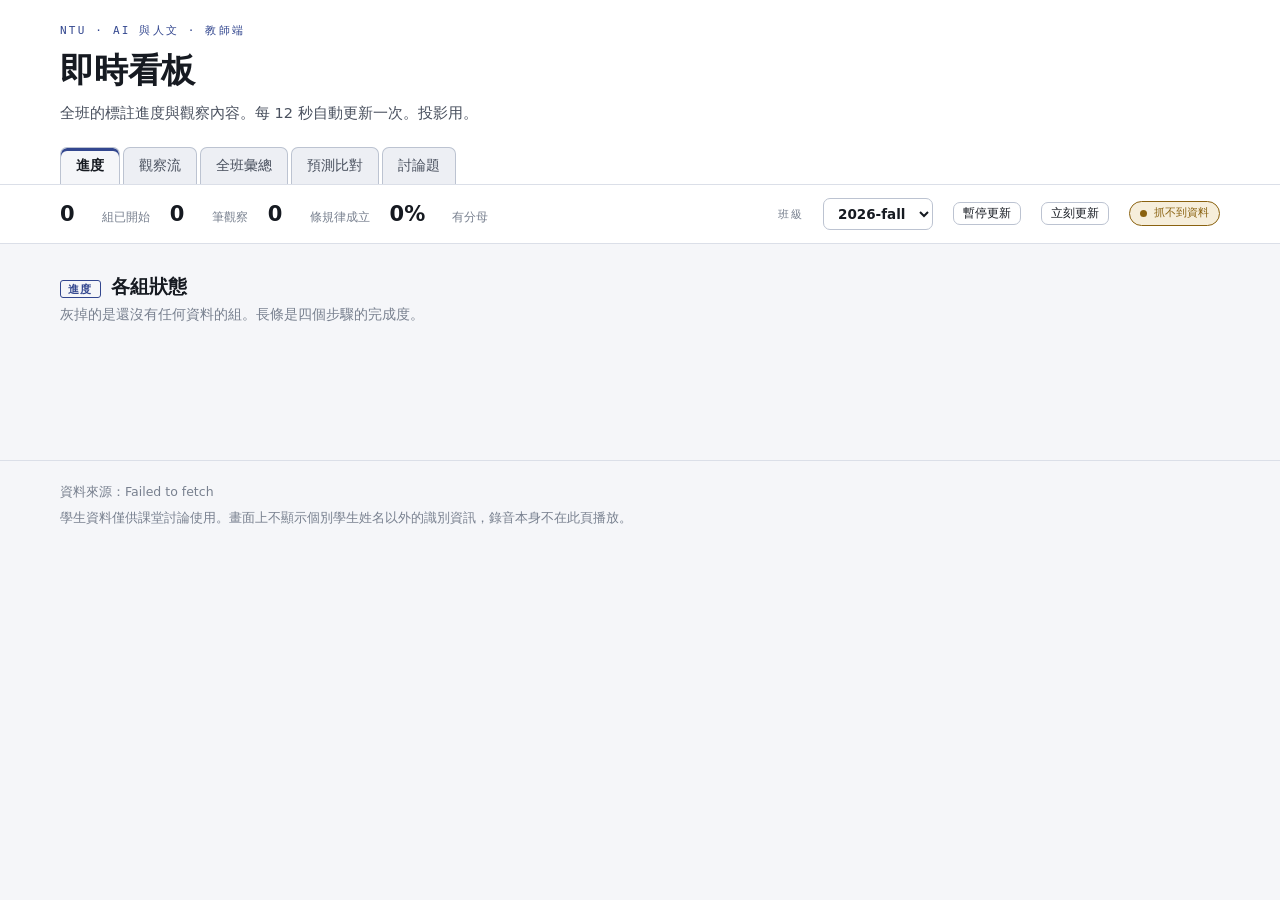
==== commit c6043341: "Support multiple classes via a validated ?class= URL parameter Data was already separated by classId" ====
--- a/v2/live.html
+++ b/v2/live.html
@@ -37,6 +37,8 @@
   <span class="statline"><b id="s-rules">0</b>&nbsp;條規律成立</span>
   <span class="statline"><b id="s-denom">0%</b>&nbsp;有分母</span>
   <span style="flex:1"></span>
+  <label class="fld" for="sel-class" style="margin:0">班級</label>
+  <select id="sel-class"></select>
   <button class="act tiny" id="btn-pause">暫停更新</button>
   <button class="act tiny" id="btn-now">立刻更新</button>
   <span class="conn" id="conn"><i></i><span id="conn-t">載入中</span></span>
@@ -318,6 +320,13 @@
   D=data;
   $("#cmp-l1").innerHTML=D.l1s.map(function(x){return "<option>"+esc(x)+"</option>";}).join("");
   $("#poll-s").textContent=Math.round((CFG.pollMs||12000)/1000);
+  var classes=CFG.classes&&CFG.classes.length?CFG.classes:[CFG.classId||"default"];
+  $("#sel-class").innerHTML=classes.map(function(c){
+    return '<option value="'+esc(c)+'"'+(c===CFG.classId?" selected":"")+">"+esc(c)+"</option>";}).join("");
+  $("#sel-class").addEventListener("change",function(){
+    /* 換班要整頁重載——storeId 是在啟動時就決定的 */
+    location.search="?class="+encodeURIComponent($("#sel-class").value);
+  });
   return HPLStore.init();
 }).then(function(){
   tick();
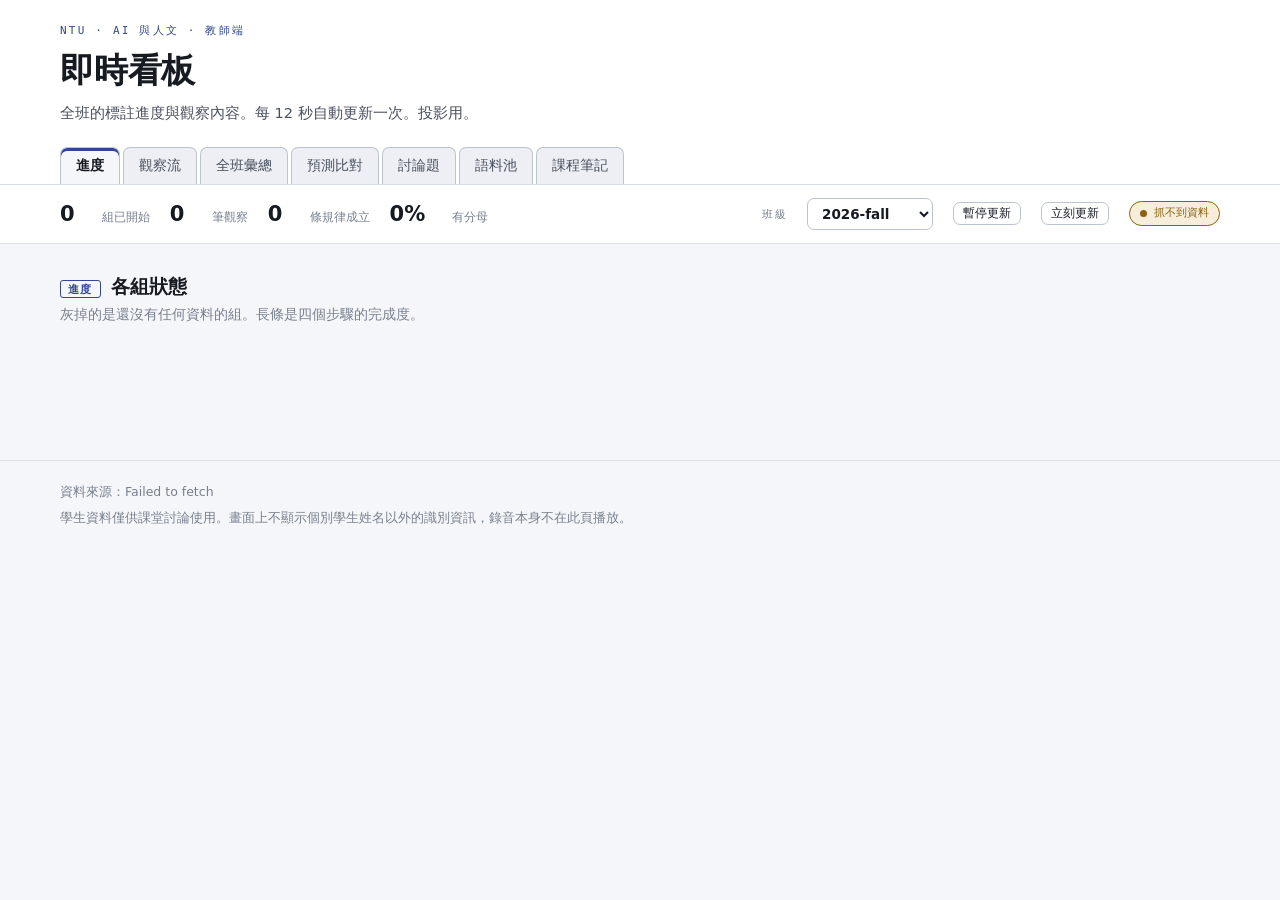
==== commit 7f7cea60: "Move the teacher tab off the student page and into the live board The student page carried a 教師版 tab" ====
--- a/v2/live.html
+++ b/v2/live.html
@@ -28,6 +28,8 @@
     <button role="tab" id="tab-a" aria-controls="p-a" aria-selected="false">全班彙總</button>
     <button role="tab" id="tab-c" aria-controls="p-c" aria-selected="false">預測比對</button>
     <button role="tab" id="tab-d" aria-controls="p-d" aria-selected="false">討論題</button>
+    <button role="tab" id="tab-s" aria-controls="p-s" aria-selected="false">語料池</button>
+    <button role="tab" id="tab-n" aria-controls="p-n" aria-selected="false">課程筆記</button>
   </nav>
 </div></header>
 
@@ -82,6 +84,28 @@
   <div class="block"><h2><span class="tag">討論</span>現在可以問全班的問題</h2>
     <p>這些題目會隨著資料進來而改變——有資料才會出現。</p>
     <div class="steps" id="questions"></div></div>
+</section>
+
+
+<section role="tabpanel" id="p-s" aria-labelledby="tab-s">
+  <div class="block"><h2><span class="tag">發現</span>語料池裡藏著一個跨組信度研究</h2>
+    <p>多組共用同一位說話人。同一份錄音、不同組別標出來的東西一不一樣，本身就是一個題目。
+      「討論題」分頁會自動算出他們的一致率。</p>
+    <div class="tscroll"><table><thead><tr><th>說話人</th><th class="mono">時長</th><th>哪幾組拿到</th></tr></thead>
+      <tbody id="shared-rows"></tbody></table></div></div>
+
+  <div class="block"><h2><span class="tag">全貌</span>全部組別與語料</h2>
+    <div class="tscroll"><table><thead><tr><th>組別</th><th>母語</th><th class="mono">S1</th><th class="mono">S2</th><th class="mono">S3</th></tr></thead>
+      <tbody id="all-groups"></tbody></table></div></div>
+</section>
+
+<section role="tabpanel" id="p-n" aria-labelledby="tab-n">
+  <div class="block"><h2><span class="tag">建議</span>對課程邏輯的建議</h2>
+    <div class="steps" id="advice"></div></div>
+  <div class="block"><h2><span class="tag">評分</span>建議的評分規準</h2>
+    <p>這是建議，不是給學生看的正式規準。要給學生看的話，自己另外整理。</p>
+    <div class="tscroll"><table><thead><tr><th>項目</th><th class="mono">配分</th><th>說明</th></tr></thead>
+      <tbody id="rubric"></tbody></table></div></div>
 </section>
 
 </main>
@@ -112,6 +136,29 @@
 });});
 
 function pct(a,b){return b?Math.round(a/b*100):0;}
+/* ═══ 教師參考（原本在學生頁的「教師版」，搬過來）═══ */
+function renderTeacherRef(){
+  var sm=D.speakerMap;
+  $("#shared-rows").innerHTML=Object.keys(sm).filter(function(k){return sm[k].gs.length>1;})
+    .sort(function(a,b){return sm[b].gs.length-sm[a].gs.length;})
+    .map(function(k){
+      return "<tr><td class=\"mono\">"+esc(k)+"</td><td class=\"mono\">"+
+        Math.floor(sm[k].dur/60)+":"+String(sm[k].dur%60).padStart(2,"0")+
+        "</td><td>"+esc(sm[k].gs.join("、"))+"</td></tr>";}).join("")
+    ||'<tr><td colspan="3" class="muted">沒有跨組共用的說話人</td></tr>';
+
+  $("#all-groups").innerHTML=D.groups.map(function(g){
+    return "<tr><td>"+esc(g.n)+"</td><td>"+esc(g.l1)+"</td>"+
+      g.f.map(function(f){return '<td class="mono">'+esc(f[2])+"</td>";}).join("")+"</tr>";}).join("");
+
+  $("#advice").innerHTML=(D.advice||[]).map(function(a,i){
+    return '<div class="stepc"><div class="no">'+(i+1)+'</div><div><h4>'+esc(a["建議"])+
+      "</h4><p>"+esc(a["說明"])+"</p></div></div>";}).join("");
+
+  $("#rubric").innerHTML=(D.rubricIndex||[]).map(function(r){
+    return "<tr><td><strong>"+esc(r["項目"])+"</strong></td><td class=\"mono\">"+esc(r["配分"])+
+      "</td><td>"+esc(r["說明"])+"</td></tr>";}).join("");
+}
 
 function tick(){
   if(paused)return;
@@ -320,6 +367,7 @@
   D=data;
   $("#cmp-l1").innerHTML=D.l1s.map(function(x){return "<option>"+esc(x)+"</option>";}).join("");
   $("#poll-s").textContent=Math.round((CFG.pollMs||12000)/1000);
+  renderTeacherRef();
   var classes=CFG.classes&&CFG.classes.length?CFG.classes:[CFG.classId||"default"];
   $("#sel-class").innerHTML=classes.map(function(c){
     return '<option value="'+esc(c)+'"'+(c===CFG.classId?" selected":"")+">"+esc(c)+"</option>";}).join("");
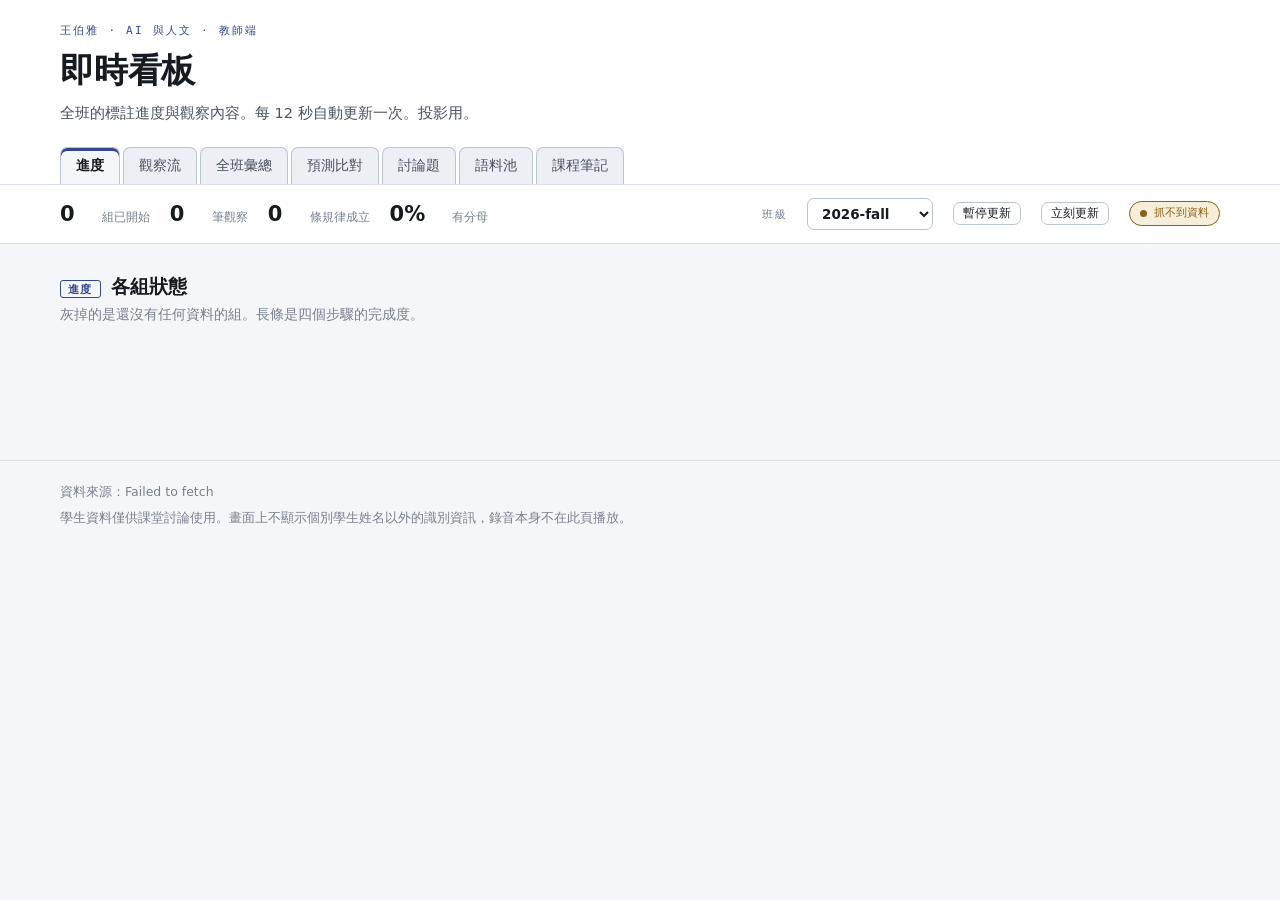
==== commit e664800b: "Use the same byline on the workbench and the live board" ====
--- a/v2/live.html
+++ b/v2/live.html
@@ -19,7 +19,7 @@
 <body>
 
 <header class="mast"><div class="wrap">
-  <div class="kicker">NTU · AI 與人文 · 教師端</div>
+  <div class="kicker">王伯雅 · AI 與人文 · 教師端</div>
   <h1 class="t">即時看板</h1>
   <p class="sub">全班的標註進度與觀察內容。每 <span id="poll-s">12</span> 秒自動更新一次。投影用。</p>
   <nav class="rail" role="tablist">
--- a/v2/assets/base.css
+++ b/v2/assets/base.css
@@ -114,6 +114,7 @@
 button.act.primary{background:var(--indigo);border-color:var(--indigo);color:var(--on-indigo);font-weight:700}
 button.act.primary:hover:not(:disabled){filter:brightness(1.08)}
 button.act.tiny{padding:3px 9px;font-size:11.5px}
+button.act.danger{color:var(--crimson);border-color:var(--crimson);background:var(--crimson-soft);font-weight:700}
 .rowbtns{display:flex;flex-wrap:wrap;gap:8px;align-items:center}
 
 label.fld{display:block;font-size:10.5px;letter-spacing:.13em;text-transform:uppercase;color:var(--ink-3);
@@ -215,6 +216,19 @@
 .dframe{width:100%;height:66px;border:0;border-radius:var(--r);background:var(--surface-2)}
 .passbar input[type=password]{font-family:var(--m);font-size:13.5px;color:var(--ink);background:var(--surface);
   border:1px solid var(--rule-strong);border-radius:var(--r);padding:7px 10px}
+
+/* 組員名單是要用手機填的表單，不要讓它橫向捲動 */
+#roster table{min-width:0}
+#roster input{width:100%;min-width:0}
+@media (max-width:560px){
+  #roster thead{display:none}
+  #roster tr.rmrow{display:grid;grid-template-columns:1fr auto;gap:6px 8px;
+    padding:10px 0;border-bottom:1px solid var(--rule)}
+  #roster tr.rmrow td{display:block;border:none;padding:0}
+  #roster tr.rmrow td:nth-child(1){grid-column:1}
+  #roster tr.rmrow td:nth-child(2){grid-column:1}
+  #roster tr.rmrow td:nth-child(3){grid-column:2;grid-row:1/3;align-self:center}
+}
 
 /* ── Markdown 內容區 ────────────────────── */
 .prose{font-size:14px;color:var(--ink-2);max-width:78ch}
